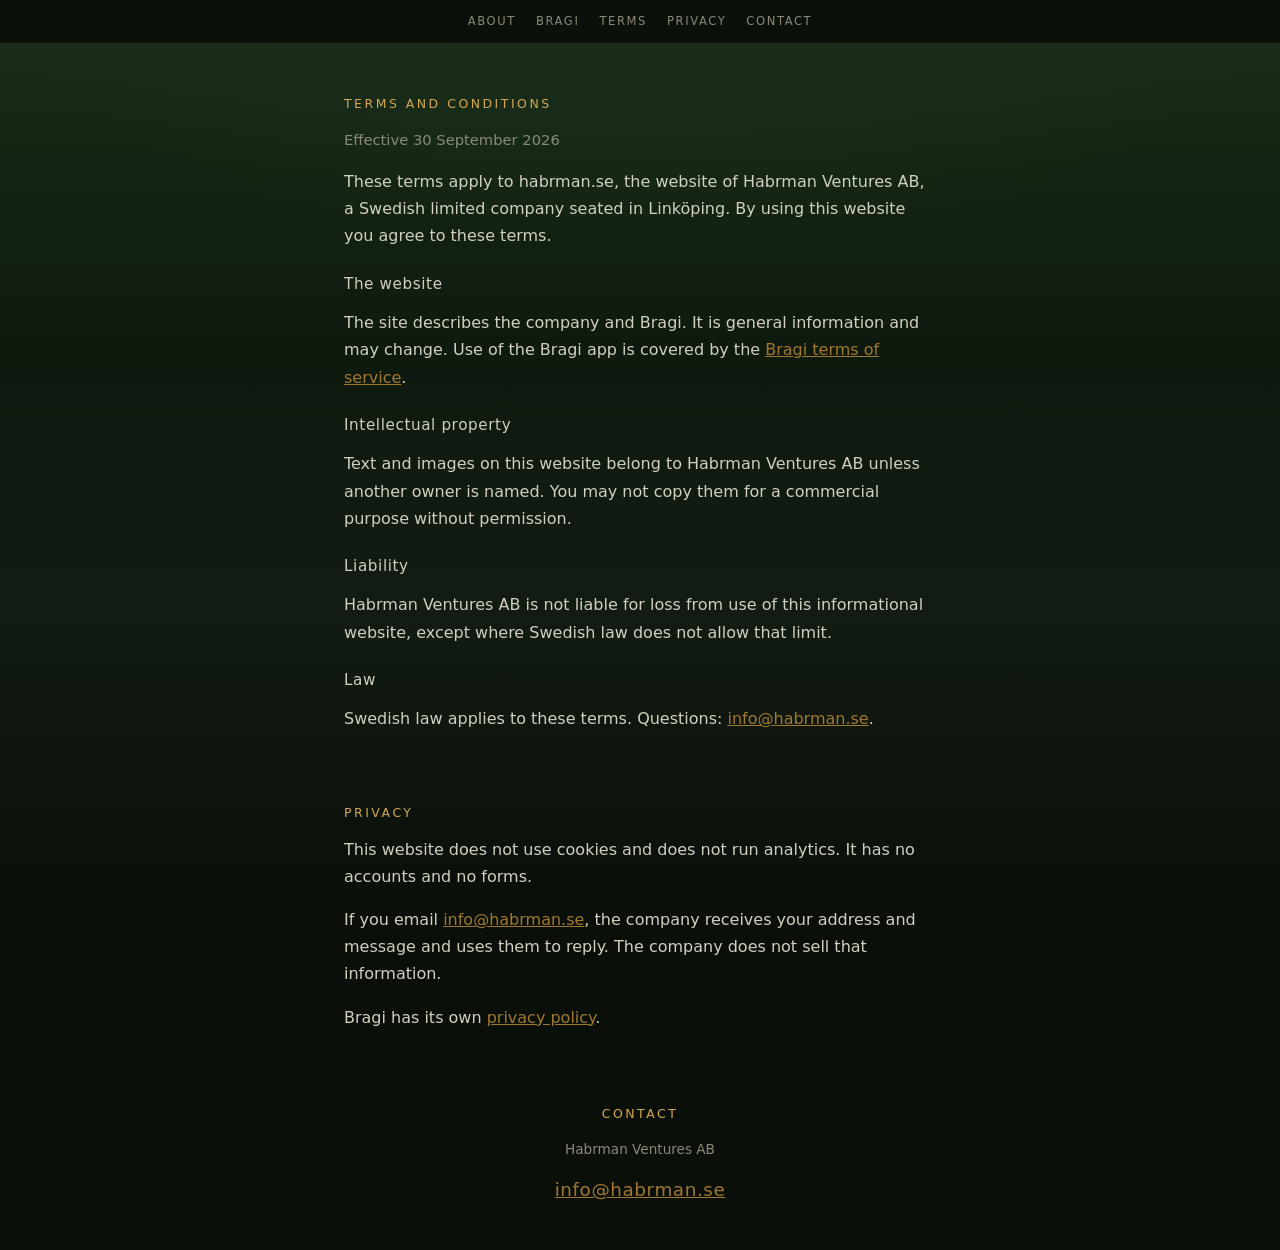
==== legal.html @ 2208ce67 "Describe the company and Bragi, and add terms, privacy, and a contact footer. Co-authored-by: Cursor" ====
<!DOCTYPE html>
<html lang="en">
<head>
  <meta charset="UTF-8">
  <meta name="viewport" content="width=device-width, initial-scale=1.0">
  <title>Terms and Privacy — Habrman Ventures AB</title>
  <meta name="description" content="Terms and conditions and privacy information for habrman.se.">
  <link rel="stylesheet" href="style.css">
</head>
<body class="page">
  <nav class="nav">
    <a href="index.html#about">About</a>
    <a href="index.html#bragi">Bragi</a>
    <a href="#terms">Terms</a>
    <a href="#privacy">Privacy</a>
    <a href="#contact">Contact</a>
  </nav>

  <main>
    <section class="block" id="terms">
      <h2>Terms and Conditions</h2>
      <p class="meta">Effective 30 September 2026</p>
      <p>
        These terms apply to habrman.se, the website of Habrman Ventures AB,
        a Swedish limited company seated in Linköping.
        By using this website you agree to these terms.
      </p>
      <h3>The website</h3>
      <p>
        The site describes the company and Bragi. It is general information and may change.
        Use of the Bragi app is covered by the
        <a href="https://gobragi.com/legal#terms-of-service">Bragi terms of service</a>.
      </p>
      <h3>Intellectual property</h3>
      <p>
        Text and images on this website belong to Habrman Ventures AB unless another owner is named.
        You may not copy them for a commercial purpose without permission.
      </p>
      <h3>Liability</h3>
      <p>
        Habrman Ventures AB is not liable for loss from use of this informational website,
        except where Swedish law does not allow that limit.
      </p>
      <h3>Law</h3>
      <p>Swedish law applies to these terms. Questions: <a href="mailto:info@habrman.se">info@habrman.se</a>.</p>
    </section>

    <section class="block" id="privacy">
      <h2>Privacy</h2>
      <p>
        This website does not use cookies and does not run analytics.
        It has no accounts and no forms.
      </p>
      <p>
        If you email <a href="mailto:info@habrman.se">info@habrman.se</a>,
        the company receives your address and message and uses them to reply.
        The company does not sell that information.
      </p>
      <p>
        Bragi has its own
        <a href="https://gobragi.com/legal#privacy-policy">privacy policy</a>.
      </p>
    </section>
  </main>

  <footer id="contact">
    <h2>Contact</h2>
    <p>Habrman Ventures AB</p>
    <p><a class="contact-email" href="mailto:info@habrman.se">info@habrman.se</a></p>
  </footer>
</body>
</html>
---- style.css ----
* {
  margin: 0;
  padding: 0;
  box-sizing: border-box;
}

:root {
  --bg-deep: #0a0f0a;
  --bg-dark: #0f1a0f;
  --bg-mid: #1a2e1a;
  --green-muted: #2d5a27;
  --green-light: #4a7c42;
  --amber: #d4a754;
  --amber-dim: #a07830;
  --text: #d0d0c0;
  --text-dim: #8a8a78;
}

html {
  scroll-behavior: smooth;
  min-height: 100%;
}

body {
  color: var(--text);
  font-family: -apple-system, BlinkMacSystemFont, 'Segoe UI', system-ui, sans-serif;
  min-height: 100vh;
  overflow-x: hidden;
  background-color: var(--bg-deep);
  background-image:
    radial-gradient(ellipse 90% 50% at 50% 0%, var(--bg-mid) 0%, transparent 55%),
    linear-gradient(
      180deg,
      var(--bg-mid) 0%,
      var(--bg-dark) 38%,
      #121c12 68%,
      var(--bg-deep) 100%
    );
  background-repeat: no-repeat;
  background-attachment: fixed;
  background-size: 100% 100vh;
}

.nav {
  position: fixed;
  top: 0;
  left: 0;
  right: 0;
  z-index: 2;
  display: flex;
  flex-wrap: wrap;
  justify-content: center;
  gap: 0.35rem 1.25rem;
  padding: 0.9rem 1rem;
  background: rgba(10, 15, 10, 0.94);
  border-bottom: 1px solid rgba(212, 167, 84, 0.18);
}

.nav a {
  color: var(--text-dim);
  text-decoration: none;
  font-size: 0.72rem;
  letter-spacing: 0.14em;
  text-transform: uppercase;
}

.nav a:hover,
.block a:hover,
footer a:hover {
  color: var(--amber);
}

.hero {
  min-height: 100vh;
  display: flex;
  flex-direction: column;
  align-items: center;
  justify-content: center;
  position: relative;
  padding: 5rem 1.5rem 4rem;
}

.hero-content {
  text-align: center;
  max-width: 36rem;
}

.hero h1 {
  font-size: clamp(1.8rem, 5vw, 3.5rem);
  font-weight: 300;
  letter-spacing: 0.15em;
  text-transform: uppercase;
  color: var(--text);
}

.divider {
  width: 60px;
  height: 1px;
  background: var(--amber-dim);
  margin: 1.5rem auto 0;
}

.lede {
  margin-top: 1.35rem;
  font-size: 1.05rem;
  font-weight: 300;
  line-height: 1.55;
  color: var(--text-dim);
}

.scroll-hint {
  position: absolute;
  bottom: 2.2rem;
  animation: pulse 2s ease-in-out infinite;
}

.scroll-hint .arrow {
  font-size: 1.2rem;
  color: var(--text-dim);
  letter-spacing: 0.3em;
}

@keyframes pulse {
  0%, 100% { opacity: 0.3; transform: translateY(0); }
  50% { opacity: 1; transform: translateY(6px); }
}

.block {
  max-width: 40rem;
  margin: 0 auto;
  padding: 4.5rem 1.5rem 0;
  scroll-margin-top: 4.5rem;
}

#about,
#bragi {
  text-align: center;
}

.block h2 {
  font-size: 0.78rem;
  font-weight: 400;
  letter-spacing: 0.2em;
  text-transform: uppercase;
  color: var(--amber);
}

.block h3 {
  margin-top: 1.6rem;
  font-size: 0.95rem;
  font-weight: 500;
  letter-spacing: 0.04em;
}

.block p {
  margin-top: 1rem;
  font-weight: 300;
  line-height: 1.7;
}

.block a,
footer a {
  color: var(--amber-dim);
}

.meta {
  color: var(--text-dim);
  font-size: 0.92rem;
}

.contact-email {
  font-size: 1.15rem;
  letter-spacing: 0.03em;
}

.page {
  padding-top: 4.5rem;
}

.page .block:first-child {
  padding-top: 1.5rem;
}

.logo-link {
  display: inline-block;
  margin-top: 1.25rem;
}

.logo-link img {
  display: block;
  width: 88px;
  height: 88px;
  border-radius: 20px;
}

.block a.site-link {
  display: inline-flex;
  margin-top: 1.35rem;
  padding: 0.55rem 1.05rem;
  border: 1px solid var(--amber-dim);
  border-radius: 999px;
  color: var(--amber);
  text-decoration: none;
  letter-spacing: 0.06em;
  font-size: 0.9rem;
}

.block a.site-link:hover {
  border-color: var(--amber);
  color: var(--text);
}

.game-section {
  min-height: 28vh;
  display: flex;
  flex-direction: column;
  align-items: center;
  justify-content: center;
  padding: 4.5rem 1rem 2rem;
}

.game-launch {
  display: flex;
  align-items: center;
  justify-content: center;
  flex-wrap: wrap;
  gap: 0.85rem 1rem;
}

.game-launch.hidden {
  display: none;
}

.game-prompt {
  font-size: 0.75rem;
  color: var(--text-dim);
  letter-spacing: 0.16em;
  cursor: pointer;
  transition: color 0.3s ease;
  user-select: none;
}

.game-prompt:hover {
  color: var(--green-light);
}

.play-btn {
  font-family: inherit;
  font-size: 0.68rem;
  letter-spacing: 0.16em;
  text-transform: uppercase;
  color: var(--amber);
  background: transparent;
  border: 1px solid var(--amber-dim);
  border-radius: 999px;
  padding: 0.4rem 0.9rem;
  cursor: pointer;
}

.play-btn:hover {
  border-color: var(--amber);
  color: var(--text);
}

.game-container {
  position: relative;
  margin-top: 1.5rem;
  border: 1px solid var(--bg-mid);
  width: 90vw;
  max-width: 600px;
}

.game-container.hidden {
  display: none;
}

#gameCanvas {
  display: block;
  width: 100%;
  image-rendering: pixelated;
  image-rendering: crisp-edges;
  background: var(--bg-deep);
}

.game-ui {
  position: absolute;
  top: 8px;
  right: 10px;
  font-family: 'Courier New', monospace;
  font-size: 0.8rem;
  color: var(--amber);
  display: flex;
  align-items: center;
  gap: 12px;
}

#restartBtn {
  background: none;
  border: 1px solid var(--amber-dim);
  color: var(--amber);
  font-size: 0.9rem;
  cursor: pointer;
  padding: 2px 8px;
  transition: border-color 0.2s;
}

#restartBtn:hover {
  border-color: var(--amber);
}

#restartBtn.hidden {
  display: none;
}

.controls {
  font-size: 0.65rem;
  color: var(--text-dim);
  text-align: center;
  margin-top: 8px;
  letter-spacing: 0.1em;
}

footer {
  scroll-margin-top: 4.5rem;
  text-align: center;
  padding: 4.5rem 1.5rem 2.75rem;
  color: var(--text-dim);
  font-size: 0.85rem;
  font-weight: 300;
  line-height: 1.7;
}

footer h2 {
  font-size: 0.78rem;
  font-weight: 400;
  letter-spacing: 0.2em;
  text-transform: uppercase;
  color: var(--amber);
}

footer p {
  margin-top: 0.85rem;
}
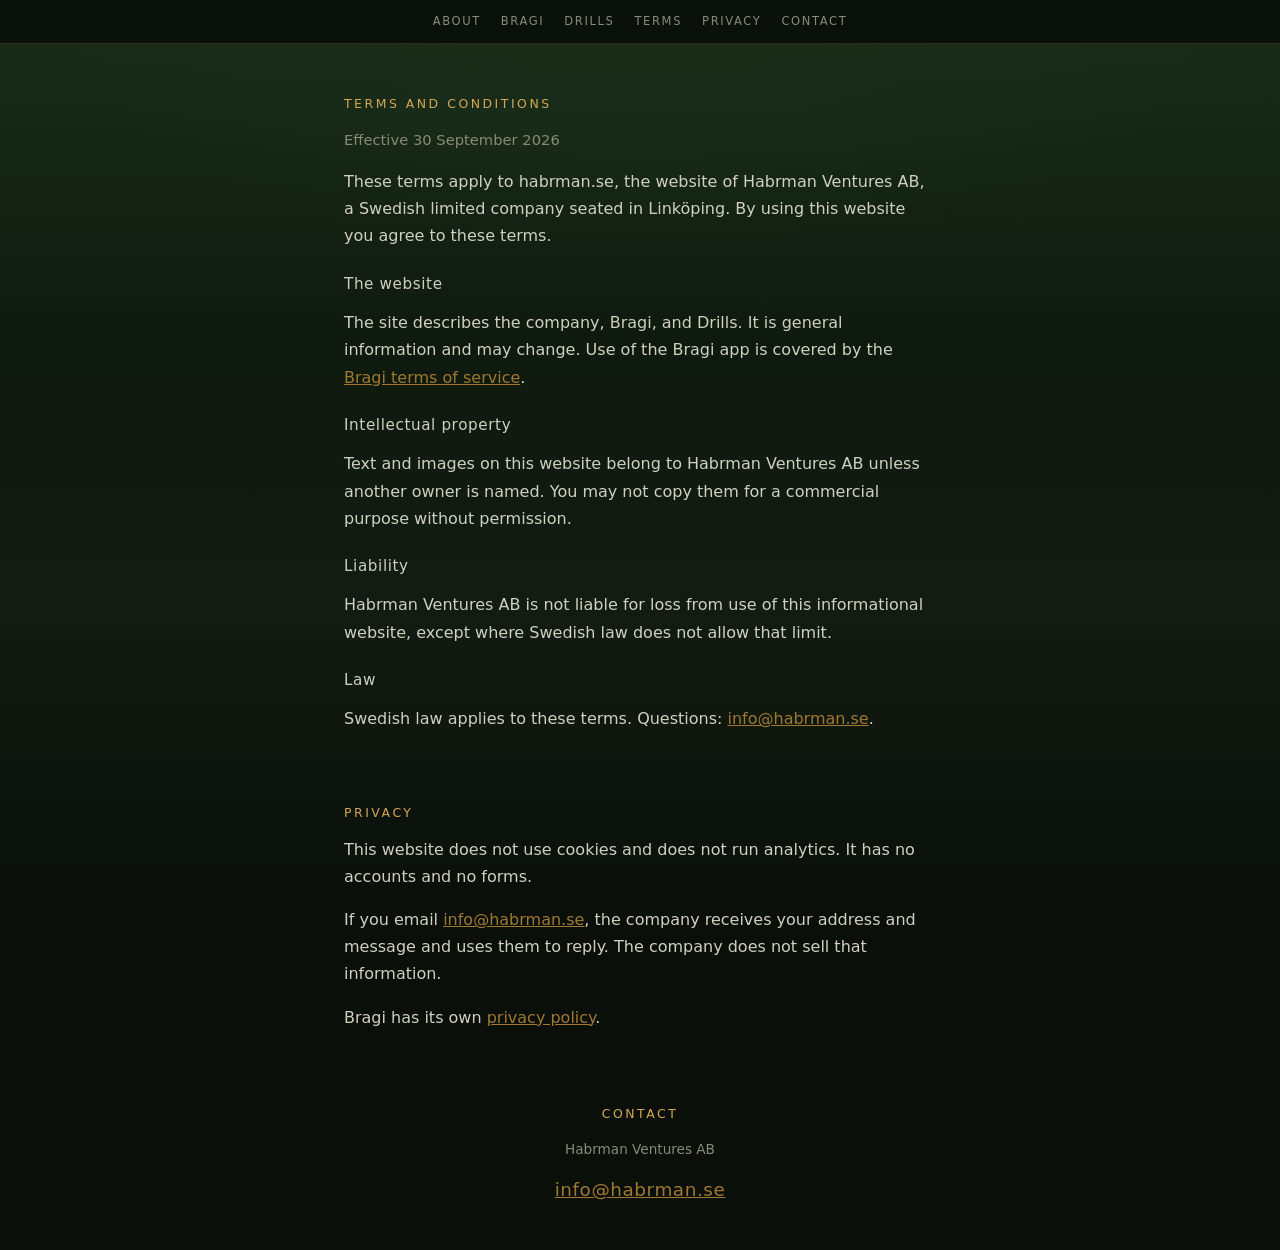
==== commit 53e9dd51: "Add Drills to the company site alongside Bragi. Co-authored-by: Cursor <cursoragent@cursor.com>" ====
--- a/legal.html
+++ b/legal.html
@@ -11,6 +11,7 @@
   <nav class="nav">
     <a href="index.html#about">About</a>
     <a href="index.html#bragi">Bragi</a>
+    <a href="index.html#drills">Drills</a>
     <a href="#terms">Terms</a>
     <a href="#privacy">Privacy</a>
     <a href="#contact">Contact</a>
@@ -27,7 +28,7 @@
       </p>
       <h3>The website</h3>
       <p>
-        The site describes the company and Bragi. It is general information and may change.
+        The site describes the company, Bragi, and Drills. It is general information and may change.
         Use of the Bragi app is covered by the
         <a href="https://gobragi.com/legal#terms-of-service">Bragi terms of service</a>.
       </p>
--- a/style.css
+++ b/style.css
@@ -133,7 +133,8 @@
 }
 
 #about,
-#bragi {
+#bragi,
+#drills {
   text-align: center;
 }
 
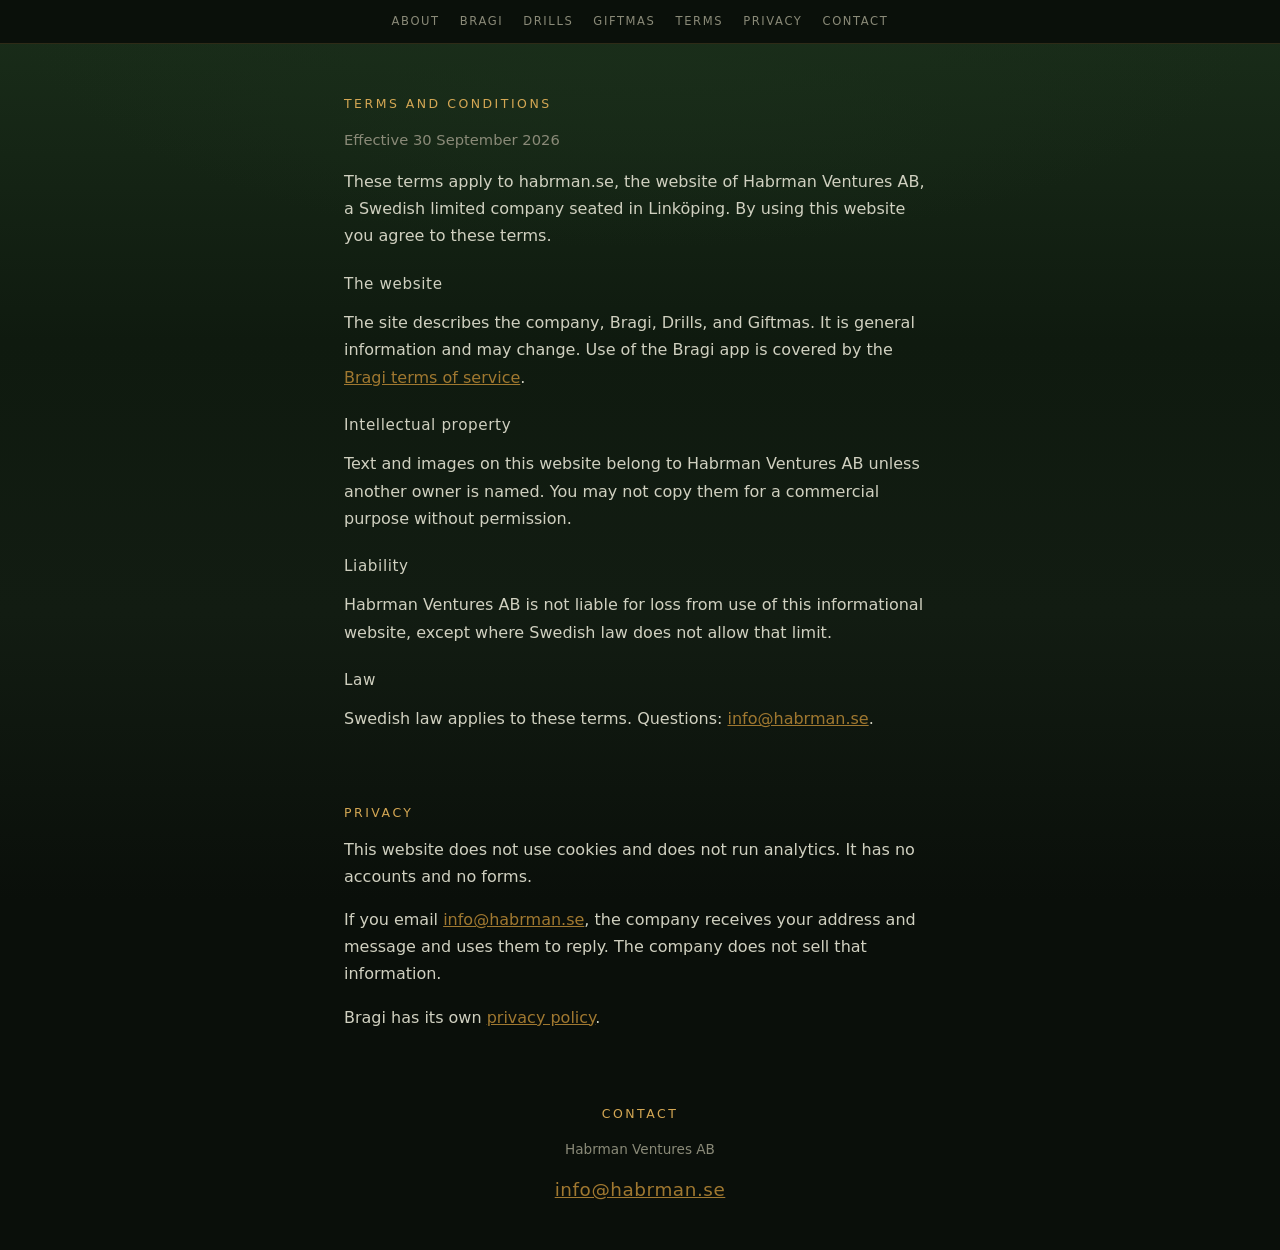
==== commit 0937df6c: "Add Giftmas to the company site alongside Bragi and Drills. Co-authored-by: Cursor <cursoragent@curs" ====
--- a/legal.html
+++ b/legal.html
@@ -12,6 +12,7 @@
     <a href="index.html#about">About</a>
     <a href="index.html#bragi">Bragi</a>
     <a href="index.html#drills">Drills</a>
+    <a href="index.html#giftmas">Giftmas</a>
     <a href="#terms">Terms</a>
     <a href="#privacy">Privacy</a>
     <a href="#contact">Contact</a>
@@ -28,7 +29,7 @@
       </p>
       <h3>The website</h3>
       <p>
-        The site describes the company, Bragi, and Drills. It is general information and may change.
+        The site describes the company, Bragi, Drills, and Giftmas. It is general information and may change.
         Use of the Bragi app is covered by the
         <a href="https://gobragi.com/legal#terms-of-service">Bragi terms of service</a>.
       </p>
--- a/style.css
+++ b/style.css
@@ -134,7 +134,8 @@
 
 #about,
 #bragi,
-#drills {
+#drills,
+#giftmas {
   text-align: center;
 }
 
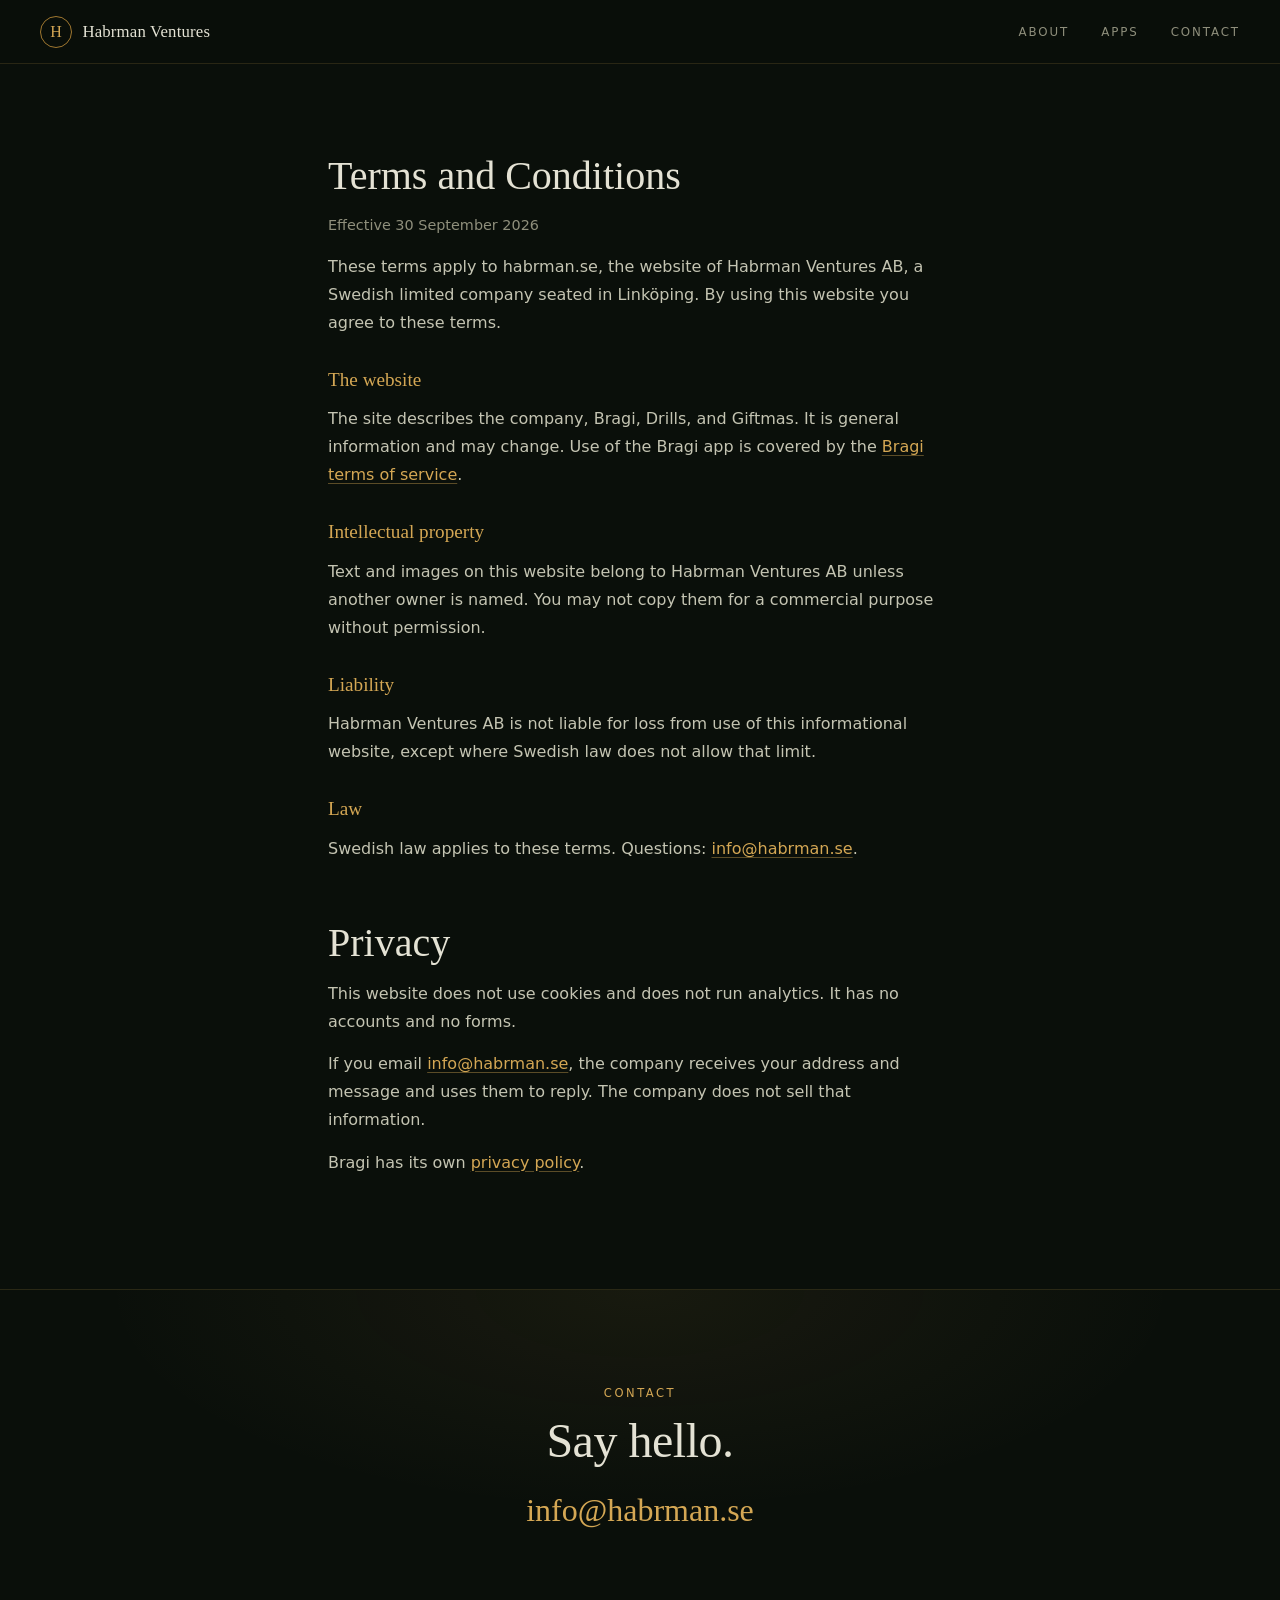
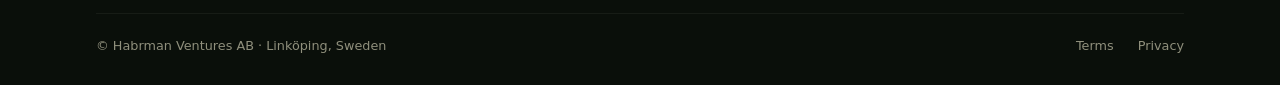
==== commit 2675ec4a: "Redesign the site with a night-forest hero, app cards, and a fuller footer." ====
--- a/legal.html
+++ b/legal.html
@@ -5,17 +5,20 @@
   <meta name="viewport" content="width=device-width, initial-scale=1.0">
   <title>Terms and Privacy — Habrman Ventures AB</title>
   <meta name="description" content="Terms and conditions and privacy information for habrman.se.">
+  <meta name="theme-color" content="#0a0f0a">
   <link rel="stylesheet" href="style.css">
 </head>
 <body class="page">
   <nav class="nav">
-    <a href="index.html#about">About</a>
-    <a href="index.html#bragi">Bragi</a>
-    <a href="index.html#drills">Drills</a>
-    <a href="index.html#giftmas">Giftmas</a>
-    <a href="#terms">Terms</a>
-    <a href="#privacy">Privacy</a>
-    <a href="#contact">Contact</a>
+    <a class="brand" href="index.html" aria-label="Habrman Ventures AB, home">
+      <span class="brand-mark" aria-hidden="true">H</span>
+      <span class="brand-name">Habrman Ventures</span>
+    </a>
+    <div class="nav-links">
+      <a href="index.html#about">About</a>
+      <a href="index.html#apps">Apps</a>
+      <a href="#contact">Contact</a>
+    </div>
   </nav>
 
   <main>
@@ -65,10 +68,19 @@
     </section>
   </main>
 
-  <footer id="contact">
-    <h2>Contact</h2>
-    <p>Habrman Ventures AB</p>
-    <p><a class="contact-email" href="mailto:info@habrman.se">info@habrman.se</a></p>
+  <footer class="footer" id="contact">
+    <div class="contact">
+      <p class="eyebrow">Contact</p>
+      <h2>Say hello.</h2>
+      <a class="contact-email" href="mailto:info@habrman.se">info@habrman.se</a>
+    </div>
+    <div class="footer-bottom">
+      <p>© Habrman Ventures AB · Linköping, Sweden</p>
+      <p class="footer-links">
+        <a href="#terms">Terms</a>
+        <a href="#privacy">Privacy</a>
+      </p>
+    </div>
   </footer>
 </body>
 </html>
--- a/style.css
+++ b/style.css
@@ -12,213 +12,619 @@
   --green-light: #4a7c42;
   --amber: #d4a754;
   --amber-dim: #a07830;
-  --text: #d0d0c0;
-  --text-dim: #8a8a78;
+  --amber-glow: rgba(212, 167, 84, 0.35);
+  --text: #e4e2d4;
+  --text-body: #c4c4b2;
+  --text-dim: #8f8f7c;
+  --line: rgba(212, 167, 84, 0.16);
+  --surface: rgba(26, 46, 26, 0.35);
+  --serif: ui-serif, 'New York', 'Iowan Old Style', 'Palatino Linotype', Palatino, Georgia, serif;
+  --sans: -apple-system, BlinkMacSystemFont, 'Segoe UI', system-ui, sans-serif;
+  --nav-h: 4rem;
 }
 
 html {
   scroll-behavior: smooth;
   min-height: 100%;
+  background: var(--bg-deep);
 }
 
 body {
-  color: var(--text);
-  font-family: -apple-system, BlinkMacSystemFont, 'Segoe UI', system-ui, sans-serif;
+  color: var(--text-body);
+  font-family: var(--sans);
   min-height: 100vh;
   overflow-x: hidden;
-  background-color: var(--bg-deep);
-  background-image:
-    radial-gradient(ellipse 90% 50% at 50% 0%, var(--bg-mid) 0%, transparent 55%),
-    linear-gradient(
-      180deg,
-      var(--bg-mid) 0%,
-      var(--bg-dark) 38%,
-      #121c12 68%,
-      var(--bg-deep) 100%
-    );
-  background-repeat: no-repeat;
-  background-attachment: fixed;
-  background-size: 100% 100vh;
-}
+  background: var(--bg-deep);
+  -webkit-font-smoothing: antialiased;
+}
+
+::selection {
+  background: var(--amber);
+  color: var(--bg-deep);
+}
+
+a {
+  color: inherit;
+}
+
+:focus-visible {
+  outline: 2px solid var(--amber);
+  outline-offset: 3px;
+  border-radius: 4px;
+}
+
+.eyebrow {
+  font-size: 0.72rem;
+  font-weight: 500;
+  letter-spacing: 0.22em;
+  text-transform: uppercase;
+  color: var(--amber);
+}
+
+/* ---------- Navigation ---------- */
 
 .nav {
   position: fixed;
   top: 0;
   left: 0;
   right: 0;
-  z-index: 2;
+  z-index: 10;
+  height: var(--nav-h);
+  display: flex;
+  align-items: center;
+  justify-content: space-between;
+  gap: 1rem;
+  padding: 0 clamp(1rem, 4vw, 2.5rem);
+  border-bottom: 1px solid transparent;
+  transition: background 0.3s ease, border-color 0.3s ease;
+}
+
+.nav.scrolled,
+.page .nav {
+  background: rgba(10, 15, 10, 0.78);
+  -webkit-backdrop-filter: blur(14px);
+  backdrop-filter: blur(14px);
+  border-bottom-color: var(--line);
+}
+
+.brand {
+  display: flex;
+  align-items: center;
+  gap: 0.65rem;
+  text-decoration: none;
+  color: var(--text);
+}
+
+.brand-mark {
+  display: grid;
+  place-items: center;
+  width: 2rem;
+  height: 2rem;
+  border: 1px solid var(--amber-dim);
+  border-radius: 50%;
+  font-family: var(--serif);
+  font-size: 1rem;
+  color: var(--amber);
+  transition: background 0.25s ease, color 0.25s ease;
+}
+
+.brand:hover .brand-mark {
+  background: var(--amber);
+  color: var(--bg-deep);
+}
+
+.brand-name {
+  font-family: var(--serif);
+  font-size: 1.05rem;
+  letter-spacing: 0.01em;
+}
+
+.nav-links {
+  display: flex;
+  gap: clamp(1rem, 3vw, 2rem);
+}
+
+.nav-links a {
+  position: relative;
+  color: var(--text-dim);
+  text-decoration: none;
+  font-size: 0.74rem;
+  letter-spacing: 0.16em;
+  text-transform: uppercase;
+  padding: 0.4rem 0;
+  transition: color 0.2s ease;
+}
+
+.nav-links a::after {
+  content: '';
+  position: absolute;
+  left: 0;
+  right: 0;
+  bottom: 0;
+  height: 1px;
+  background: var(--amber);
+  transform: scaleX(0);
+  transform-origin: left;
+  transition: transform 0.25s ease;
+}
+
+.nav-links a:hover {
+  color: var(--text);
+}
+
+.nav-links a:hover::after {
+  transform: scaleX(1);
+}
+
+/* ---------- Hero ---------- */
+
+.hero {
+  position: relative;
+  min-height: 100vh;
+  min-height: 100svh;
+  display: flex;
+  align-items: center;
+  justify-content: center;
+  padding: calc(var(--nav-h) + 2rem) 1.25rem 30vh;
+  overflow: hidden;
+  isolation: isolate;
+}
+
+.sky {
+  position: absolute;
+  inset: 0;
+  z-index: -3;
+  background:
+    radial-gradient(ellipse 60% 45% at 50% 100%, rgba(212, 167, 84, 0.16) 0%, transparent 70%),
+    radial-gradient(circle at 78% 18%, rgba(228, 226, 212, 0.10) 0%, transparent 14%),
+    linear-gradient(180deg, #070b09 0%, #0c1610 45%, #13241a 100%);
+}
+
+/* A low moon glow in the upper right. */
+.sky::after {
+  content: '';
+  position: absolute;
+  top: 14%;
+  right: 18%;
+  width: 3.2rem;
+  height: 3.2rem;
+  border-radius: 50%;
+  background: radial-gradient(circle at 38% 38%, #f3eedb 0%, #d9d1b4 55%, #b7ae8e 100%);
+  box-shadow: 0 0 40px 8px rgba(243, 238, 219, 0.18), 0 0 140px 40px rgba(243, 238, 219, 0.06);
+  opacity: 0.85;
+}
+
+.stars {
+  position: absolute;
+  top: 0;
+  left: 0;
+  width: 100%;
+  height: 75%;
+  z-index: -2;
+  fill: #f3eedb;
+  will-change: transform;
+}
+
+.stars .twinkle {
+  animation: twinkle 3.5s ease-in-out infinite;
+}
+
+.stars .twinkle:nth-child(2n) {
+  animation-delay: -1.7s;
+  animation-duration: 4.6s;
+}
+
+@keyframes twinkle {
+  0%, 100% { opacity: 0.2; }
+  50% { opacity: 1; }
+}
+
+.forest {
+  position: absolute;
+  left: 0;
+  right: 0;
+  bottom: -1px;
+  width: 100%;
+  height: 46vh;
+  min-height: 220px;
+  z-index: -1;
+}
+
+.forest path {
+  will-change: transform;
+}
+
+.forest-back { fill: #182a1d; }
+.forest-mid { fill: #111e14; }
+.forest-front { fill: var(--bg-deep); }
+
+.fireflies {
+  position: absolute;
+  inset: 0;
+  z-index: 0;
+  pointer-events: none;
+}
+
+.fireflies span {
+  position: absolute;
+  width: 4px;
+  height: 4px;
+  border-radius: 50%;
+  background: #f2cf7a;
+  box-shadow: 0 0 6px 2px rgba(242, 207, 122, 0.7), 0 0 18px 6px rgba(212, 167, 84, 0.25);
+  animation-name: drift, glow;
+  animation-timing-function: ease-in-out;
+  animation-iteration-count: infinite;
+  animation-direction: alternate;
+}
+
+@keyframes drift {
+  from { transform: translate(0, 0); }
+  to { transform: translate(var(--dx), var(--dy)); }
+}
+
+@keyframes glow {
+  0%, 30% { opacity: 0.1; }
+  70%, 100% { opacity: 1; }
+}
+
+.hero-content {
+  position: relative;
+  z-index: 1;
+  text-align: center;
+  max-width: 44rem;
+  animation: rise 1.1s cubic-bezier(0.2, 0.7, 0.2, 1) both;
+}
+
+@keyframes rise {
+  from { opacity: 0; transform: translateY(18px); }
+  to { opacity: 1; transform: none; }
+}
+
+.hero h1 {
+  margin-top: 1.1rem;
+  font-family: var(--serif);
+  font-size: clamp(2.6rem, 8.5vw, 5.6rem);
+  font-weight: 400;
+  line-height: 1.02;
+  letter-spacing: -0.015em;
+  color: var(--text);
+  text-wrap: balance;
+}
+
+.hero h1 span {
+  color: var(--amber);
+  font-style: italic;
+}
+
+.lede {
+  margin: 1.5rem auto 0;
+  max-width: 32rem;
+  font-size: clamp(1.02rem, 2.2vw, 1.18rem);
+  font-weight: 300;
+  line-height: 1.6;
+  color: var(--text-body);
+  text-wrap: balance;
+}
+
+.hero-actions {
+  margin-top: 2.25rem;
   display: flex;
   flex-wrap: wrap;
   justify-content: center;
-  gap: 0.35rem 1.25rem;
-  padding: 0.9rem 1rem;
-  background: rgba(10, 15, 10, 0.94);
-  border-bottom: 1px solid rgba(212, 167, 84, 0.18);
-}
-
-.nav a {
+  gap: 0.75rem;
+}
+
+.btn {
+  display: inline-flex;
+  align-items: center;
+  padding: 0.8rem 1.5rem;
+  border-radius: 999px;
+  font-size: 0.92rem;
+  font-weight: 500;
+  letter-spacing: 0.02em;
+  text-decoration: none;
+  transition: transform 0.2s ease, box-shadow 0.25s ease, background 0.25s ease, border-color 0.25s ease, color 0.25s ease;
+}
+
+.btn:hover {
+  transform: translateY(-2px);
+}
+
+.btn-primary {
+  background: var(--amber);
+  color: var(--bg-deep);
+  box-shadow: 0 8px 30px -8px var(--amber-glow);
+}
+
+.btn-primary:hover {
+  background: #e2b864;
+  box-shadow: 0 12px 36px -6px rgba(212, 167, 84, 0.55);
+}
+
+.btn-ghost {
+  border: 1px solid rgba(228, 226, 212, 0.25);
+  color: var(--text);
+  background: rgba(10, 15, 10, 0.3);
+  -webkit-backdrop-filter: blur(6px);
+  backdrop-filter: blur(6px);
+}
+
+.btn-ghost:hover {
+  border-color: var(--amber);
+  color: var(--amber);
+}
+
+.scroll-hint {
+  position: absolute;
+  bottom: 1.75rem;
+  left: 50%;
+  z-index: 1;
+  width: 1.4rem;
+  height: 2.2rem;
+  margin-left: -0.7rem;
+  border: 1px solid rgba(228, 226, 212, 0.3);
+  border-radius: 999px;
+}
+
+.scroll-hint span {
+  position: absolute;
+  top: 0.45rem;
+  left: 50%;
+  width: 3px;
+  height: 6px;
+  margin-left: -1.5px;
+  border-radius: 2px;
+  background: var(--amber);
+  animation: scroll-dot 2s ease-in-out infinite;
+}
+
+@keyframes scroll-dot {
+  0% { opacity: 0; transform: translateY(0); }
+  30% { opacity: 1; }
+  100% { opacity: 0; transform: translateY(12px); }
+}
+
+/* ---------- Sections ---------- */
+
+main {
+  position: relative;
+}
+
+.section {
+  max-width: 68rem;
+  margin: 0 auto;
+  padding: clamp(4.5rem, 10vw, 7.5rem) clamp(1rem, 4vw, 2rem) 0;
+  scroll-margin-top: var(--nav-h);
+}
+
+.section h2,
+.contact h2 {
+  margin-top: 0.9rem;
+  font-family: var(--serif);
+  font-size: clamp(1.9rem, 4.6vw, 3rem);
+  font-weight: 400;
+  line-height: 1.12;
+  letter-spacing: -0.01em;
+  color: var(--text);
+  text-wrap: balance;
+}
+
+.about {
+  display: grid;
+  grid-template-columns: 1.5fr 1fr;
+  gap: clamp(2rem, 6vw, 5rem);
+  align-items: end;
+}
+
+.about-text p:not(.eyebrow) {
+  margin-top: 1.4rem;
+  font-size: 1.06rem;
+  font-weight: 300;
+  line-height: 1.75;
+  max-width: 36rem;
+}
+
+.facts {
+  border-top: 1px solid var(--line);
+}
+
+.facts div {
+  display: flex;
+  justify-content: space-between;
+  align-items: baseline;
+  gap: 1rem;
+  padding: 1.05rem 0;
+  border-bottom: 1px solid var(--line);
+}
+
+.facts dt {
+  font-size: 0.72rem;
+  letter-spacing: 0.18em;
+  text-transform: uppercase;
   color: var(--text-dim);
+}
+
+.facts dd {
+  font-family: var(--serif);
+  font-size: 1.15rem;
+  color: var(--text);
+  text-align: right;
+}
+
+.section-head {
+  max-width: 36rem;
+}
+
+/* ---------- App cards ---------- */
+
+.cards {
+  margin-top: 2.75rem;
+  display: grid;
+  grid-template-columns: repeat(3, 1fr);
+  gap: 1.25rem;
+}
+
+.card {
+  --mx: 50%;
+  --my: 0%;
+  position: relative;
+  display: flex;
+  flex-direction: column;
+  align-items: flex-start;
+  padding: 2rem 1.75rem 1.75rem;
+  border: 1px solid rgba(228, 226, 212, 0.08);
+  border-radius: 22px;
+  background:
+    radial-gradient(420px circle at var(--mx) var(--my), color-mix(in srgb, var(--accent) 12%, transparent), transparent 60%),
+    linear-gradient(180deg, rgba(26, 46, 26, 0.45), rgba(15, 26, 15, 0.35));
+  overflow: hidden;
+  scroll-margin-top: calc(var(--nav-h) + 1.5rem);
+  transition: translate 0.35s cubic-bezier(0.2, 0.7, 0.2, 1), border-color 0.35s ease, box-shadow 0.35s ease;
+}
+
+.card::before {
+  content: '';
+  position: absolute;
+  top: 0;
+  left: 1.75rem;
+  right: 1.75rem;
+  height: 1px;
+  background: linear-gradient(90deg, transparent, var(--accent), var(--accent-2), transparent);
+  opacity: 0.5;
+  transition: opacity 0.35s ease;
+}
+
+.card:hover {
+  translate: 0 -6px;
+  border-color: color-mix(in srgb, var(--accent) 35%, transparent);
+  box-shadow: 0 24px 60px -24px color-mix(in srgb, var(--accent) 45%, transparent);
+}
+
+.card:hover::before {
+  opacity: 1;
+}
+
+.card-icon {
+  position: relative;
+  display: block;
+}
+
+.card-icon::after {
+  content: '';
+  position: absolute;
+  inset: 10%;
+  z-index: -1;
+  border-radius: 50%;
+  background: var(--accent);
+  filter: blur(26px);
+  opacity: 0.35;
+  transition: opacity 0.35s ease;
+}
+
+.card:hover .card-icon::after {
+  opacity: 0.6;
+}
+
+.card-icon img {
+  display: block;
+  width: 76px;
+  height: 76px;
+  border-radius: 18px;
+  box-shadow: 0 10px 30px -10px rgba(0, 0, 0, 0.8);
+  transition: transform 0.35s cubic-bezier(0.2, 0.7, 0.2, 1);
+}
+
+.card:hover .card-icon img {
+  transform: scale(1.06) rotate(-3deg);
+}
+
+.card-tag {
+  margin-top: 1.6rem;
+  font-size: 0.68rem;
+  letter-spacing: 0.2em;
+  text-transform: uppercase;
+  color: color-mix(in srgb, var(--accent) 70%, var(--text));
+}
+
+.card h3 {
+  margin-top: 0.4rem;
+  font-family: var(--serif);
+  font-size: 1.9rem;
+  font-weight: 400;
+  color: var(--text);
+}
+
+.card p:not(.card-tag) {
+  margin-top: 0.75rem;
+  font-weight: 300;
+  line-height: 1.65;
+  flex-grow: 1;
+}
+
+.card-link {
+  margin-top: 1.6rem;
+  display: inline-flex;
+  align-items: center;
+  gap: 0.45rem;
+  font-size: 0.9rem;
+  color: var(--text);
   text-decoration: none;
-  font-size: 0.72rem;
-  letter-spacing: 0.14em;
-  text-transform: uppercase;
-}
-
-.nav a:hover,
-.block a:hover,
-footer a:hover {
-  color: var(--amber);
-}
-
-.hero {
-  min-height: 100vh;
+  padding-bottom: 2px;
+  border-bottom: 1px solid rgba(228, 226, 212, 0.2);
+  transition: color 0.2s ease, border-color 0.2s ease;
+}
+
+.card-link span {
+  transition: transform 0.25s ease;
+}
+
+.card-link:hover {
+  color: var(--amber);
+  border-color: var(--amber);
+}
+
+.card-link:hover span,
+.card:hover .card-link span {
+  transform: translateX(4px);
+}
+
+/* Make the whole card clickable via its main link. */
+.card-link::after {
+  content: '';
+  position: absolute;
+  inset: 0;
+  border-radius: inherit;
+}
+
+/* ---------- Scroll reveal ---------- */
+
+.js .reveal {
+  opacity: 0;
+  transform: translateY(24px);
+  transition: opacity 0.8s ease, transform 0.8s cubic-bezier(0.2, 0.7, 0.2, 1);
+}
+
+.js .reveal.visible {
+  opacity: 1;
+  transform: none;
+}
+
+.cards .card.reveal:nth-child(2) { transition-delay: 0.1s; }
+.cards .card.reveal:nth-child(3) { transition-delay: 0.2s; }
+
+.js .card.reveal.visible {
+  transition: opacity 0.8s ease, transform 0.8s cubic-bezier(0.2, 0.7, 0.2, 1), translate 0.35s cubic-bezier(0.2, 0.7, 0.2, 1), border-color 0.35s ease, box-shadow 0.35s ease;
+}
+
+/* ---------- Easter egg game ---------- */
+
+.game-section {
   display: flex;
   flex-direction: column;
   align-items: center;
   justify-content: center;
-  position: relative;
-  padding: 5rem 1.5rem 4rem;
-}
-
-.hero-content {
-  text-align: center;
-  max-width: 36rem;
-}
-
-.hero h1 {
-  font-size: clamp(1.8rem, 5vw, 3.5rem);
-  font-weight: 300;
-  letter-spacing: 0.15em;
-  text-transform: uppercase;
-  color: var(--text);
-}
-
-.divider {
-  width: 60px;
-  height: 1px;
-  background: var(--amber-dim);
-  margin: 1.5rem auto 0;
-}
-
-.lede {
-  margin-top: 1.35rem;
-  font-size: 1.05rem;
-  font-weight: 300;
-  line-height: 1.55;
-  color: var(--text-dim);
-}
-
-.scroll-hint {
-  position: absolute;
-  bottom: 2.2rem;
-  animation: pulse 2s ease-in-out infinite;
-}
-
-.scroll-hint .arrow {
-  font-size: 1.2rem;
-  color: var(--text-dim);
-  letter-spacing: 0.3em;
-}
-
-@keyframes pulse {
-  0%, 100% { opacity: 0.3; transform: translateY(0); }
-  50% { opacity: 1; transform: translateY(6px); }
-}
-
-.block {
-  max-width: 40rem;
-  margin: 0 auto;
-  padding: 4.5rem 1.5rem 0;
-  scroll-margin-top: 4.5rem;
-}
-
-#about,
-#bragi,
-#drills,
-#giftmas {
-  text-align: center;
-}
-
-.block h2 {
-  font-size: 0.78rem;
-  font-weight: 400;
-  letter-spacing: 0.2em;
-  text-transform: uppercase;
-  color: var(--amber);
-}
-
-.block h3 {
-  margin-top: 1.6rem;
-  font-size: 0.95rem;
-  font-weight: 500;
-  letter-spacing: 0.04em;
-}
-
-.block p {
-  margin-top: 1rem;
-  font-weight: 300;
-  line-height: 1.7;
-}
-
-.block a,
-footer a {
-  color: var(--amber-dim);
-}
-
-.meta {
-  color: var(--text-dim);
-  font-size: 0.92rem;
-}
-
-.contact-email {
-  font-size: 1.15rem;
-  letter-spacing: 0.03em;
-}
-
-.page {
-  padding-top: 4.5rem;
-}
-
-.page .block:first-child {
-  padding-top: 1.5rem;
-}
-
-.logo-link {
-  display: inline-block;
-  margin-top: 1.25rem;
-}
-
-.logo-link img {
-  display: block;
-  width: 88px;
-  height: 88px;
-  border-radius: 20px;
-}
-
-.block a.site-link {
-  display: inline-flex;
-  margin-top: 1.35rem;
-  padding: 0.55rem 1.05rem;
-  border: 1px solid var(--amber-dim);
-  border-radius: 999px;
-  color: var(--amber);
-  text-decoration: none;
-  letter-spacing: 0.06em;
-  font-size: 0.9rem;
-}
-
-.block a.site-link:hover {
-  border-color: var(--amber);
-  color: var(--text);
-}
-
-.game-section {
-  min-height: 28vh;
-  display: flex;
-  flex-direction: column;
-  align-items: center;
-  justify-content: center;
-  padding: 4.5rem 1rem 2rem;
+  padding: clamp(4.5rem, 10vw, 7rem) 1rem 0;
 }
 
 .game-launch {
@@ -227,6 +633,9 @@
   justify-content: center;
   flex-wrap: wrap;
   gap: 0.85rem 1rem;
+  padding: 0.85rem 0.85rem 0.85rem 1.4rem;
+  border: 1px dashed rgba(74, 124, 66, 0.45);
+  border-radius: 999px;
 }
 
 .game-launch.hidden {
@@ -234,12 +643,26 @@
 }
 
 .game-prompt {
-  font-size: 0.75rem;
+  font-family: 'Courier New', monospace;
+  font-size: 0.8rem;
   color: var(--text-dim);
-  letter-spacing: 0.16em;
+  letter-spacing: 0.08em;
   cursor: pointer;
   transition: color 0.3s ease;
   user-select: none;
+}
+
+.game-prompt::before {
+  content: '';
+  display: inline-block;
+  width: 5px;
+  height: 5px;
+  margin-right: 0.7rem;
+  vertical-align: middle;
+  border-radius: 50%;
+  background: #f2cf7a;
+  box-shadow: 0 0 8px 2px rgba(242, 207, 122, 0.6);
+  animation: glow 2.4s ease-in-out infinite alternate;
 }
 
 .game-prompt:hover {
@@ -255,21 +678,24 @@
   background: transparent;
   border: 1px solid var(--amber-dim);
   border-radius: 999px;
-  padding: 0.4rem 0.9rem;
+  padding: 0.45rem 1rem;
   cursor: pointer;
+  transition: background 0.2s ease, color 0.2s ease;
 }
 
 .play-btn:hover {
-  border-color: var(--amber);
-  color: var(--text);
+  background: var(--amber);
+  color: var(--bg-deep);
 }
 
 .game-container {
   position: relative;
-  margin-top: 1.5rem;
   border: 1px solid var(--bg-mid);
+  border-radius: 10px;
+  overflow: hidden;
   width: 90vw;
   max-width: 600px;
+  box-shadow: 0 30px 80px -30px rgba(0, 0, 0, 0.9);
 }
 
 .game-container.hidden {
@@ -318,29 +744,163 @@
   font-size: 0.65rem;
   color: var(--text-dim);
   text-align: center;
-  margin-top: 8px;
+  padding: 8px 0;
   letter-spacing: 0.1em;
-}
-
-footer {
-  scroll-margin-top: 4.5rem;
+  background: var(--bg-dark);
+}
+
+/* ---------- Footer ---------- */
+
+.footer {
+  position: relative;
+  margin-top: clamp(4.5rem, 10vw, 7rem);
+  padding: clamp(4rem, 9vw, 6rem) clamp(1rem, 4vw, 2rem) 2rem;
+  border-top: 1px solid var(--line);
+  background: radial-gradient(ellipse 60% 80% at 50% 0%, rgba(212, 167, 84, 0.07), transparent 70%);
+  scroll-margin-top: var(--nav-h);
   text-align: center;
-  padding: 4.5rem 1.5rem 2.75rem;
+}
+
+.contact-email {
+  display: inline-block;
+  margin-top: 1.5rem;
+  font-family: var(--serif);
+  font-size: clamp(1.4rem, 4vw, 2rem);
+  color: var(--amber);
+  text-decoration: none;
+  background-image: linear-gradient(var(--amber), var(--amber));
+  background-size: 0% 1px;
+  background-position: 0 100%;
+  background-repeat: no-repeat;
+  padding-bottom: 4px;
+  transition: background-size 0.35s ease, color 0.2s ease;
+}
+
+.contact-email:hover {
+  background-size: 100% 1px;
+  color: #e9c172;
+}
+
+.footer-bottom {
+  max-width: 68rem;
+  margin: clamp(3.5rem, 8vw, 5rem) auto 0;
+  padding-top: 1.5rem;
+  border-top: 1px solid rgba(228, 226, 212, 0.06);
+  display: flex;
+  flex-wrap: wrap;
+  justify-content: space-between;
+  gap: 0.75rem 1.5rem;
+  font-size: 0.8rem;
   color: var(--text-dim);
-  font-size: 0.85rem;
+}
+
+.footer-links {
+  display: flex;
+  gap: 1.5rem;
+}
+
+.footer-links a {
+  color: var(--text-dim);
+  text-decoration: none;
+  transition: color 0.2s ease;
+}
+
+.footer-links a:hover {
+  color: var(--amber);
+}
+
+/* ---------- Legal page ---------- */
+
+.page main {
+  padding-top: calc(var(--nav-h) + 2rem);
+}
+
+.block {
+  max-width: 42rem;
+  margin: 0 auto;
+  padding: 3.5rem clamp(1rem, 4vw, 1.5rem) 0;
+  scroll-margin-top: calc(var(--nav-h) + 1rem);
+}
+
+.block h2 {
+  font-family: var(--serif);
+  font-size: clamp(1.8rem, 4.5vw, 2.5rem);
+  font-weight: 400;
+  color: var(--text);
+}
+
+.block h3 {
+  margin-top: 2rem;
+  font-family: var(--serif);
+  font-size: 1.2rem;
+  font-weight: 400;
+  color: var(--amber);
+}
+
+.block p {
+  margin-top: 0.9rem;
   font-weight: 300;
-  line-height: 1.7;
-}
-
-footer h2 {
-  font-size: 0.78rem;
-  font-weight: 400;
-  letter-spacing: 0.2em;
-  text-transform: uppercase;
-  color: var(--amber);
-}
-
-footer p {
-  margin-top: 0.85rem;
-}
-
+  line-height: 1.75;
+}
+
+.block a {
+  color: var(--amber);
+  text-decoration-color: rgba(212, 167, 84, 0.4);
+  text-underline-offset: 3px;
+}
+
+.block a:hover {
+  text-decoration-color: var(--amber);
+}
+
+.meta {
+  color: var(--text-dim);
+  font-size: 0.9rem;
+}
+
+/* ---------- Responsive ---------- */
+
+@media (max-width: 900px) {
+  .cards {
+    grid-template-columns: 1fr 1fr;
+  }
+  .cards .card:last-child {
+    grid-column: 1 / -1;
+  }
+}
+
+@media (max-width: 720px) {
+  .about {
+    grid-template-columns: 1fr;
+  }
+}
+
+@media (max-width: 600px) {
+  .cards {
+    grid-template-columns: 1fr;
+  }
+  .brand-name {
+    display: none;
+  }
+  .sky::after {
+    right: 12%;
+    width: 2.4rem;
+    height: 2.4rem;
+  }
+  .footer-bottom {
+    justify-content: center;
+    text-align: center;
+  }
+}
+
+@media (prefers-reduced-motion: reduce) {
+  html {
+    scroll-behavior: auto;
+  }
+  *,
+  *::before,
+  *::after {
+    animation: none !important;
+    transition: none !important;
+  }
+}
